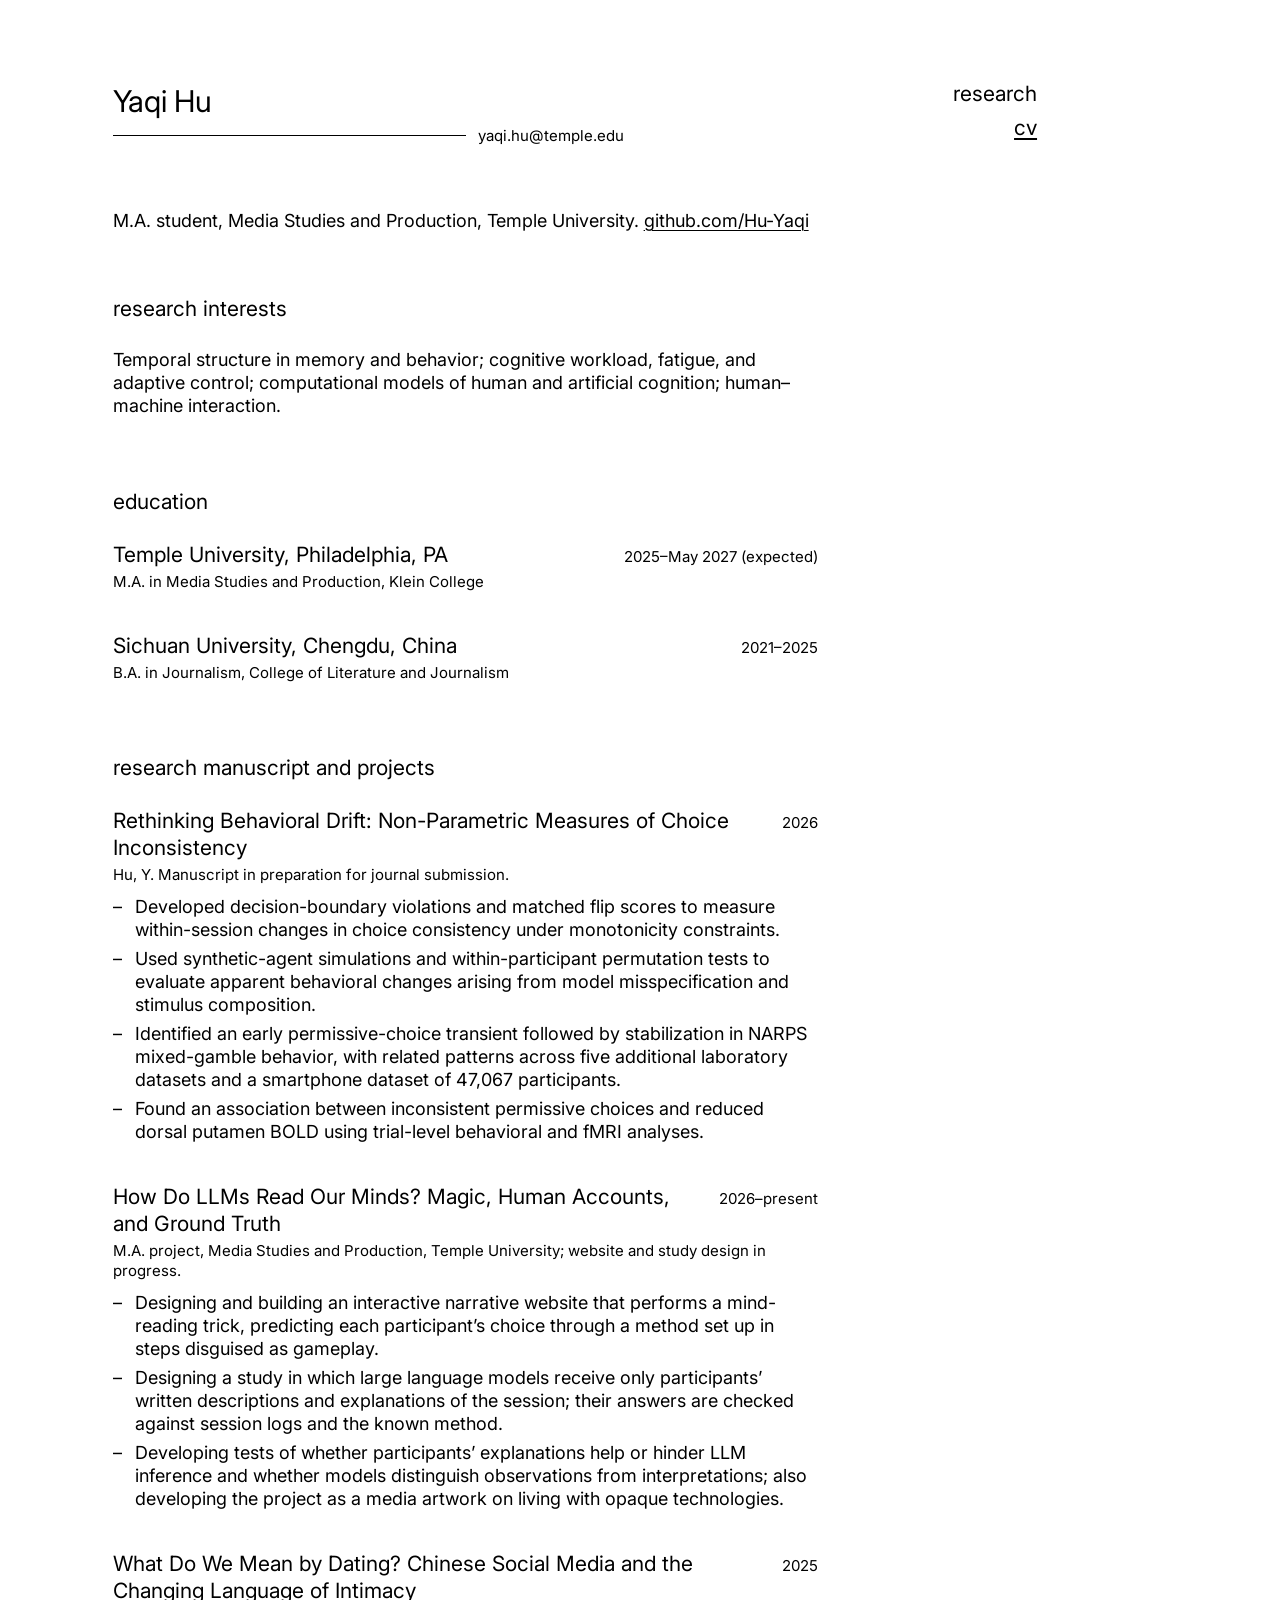
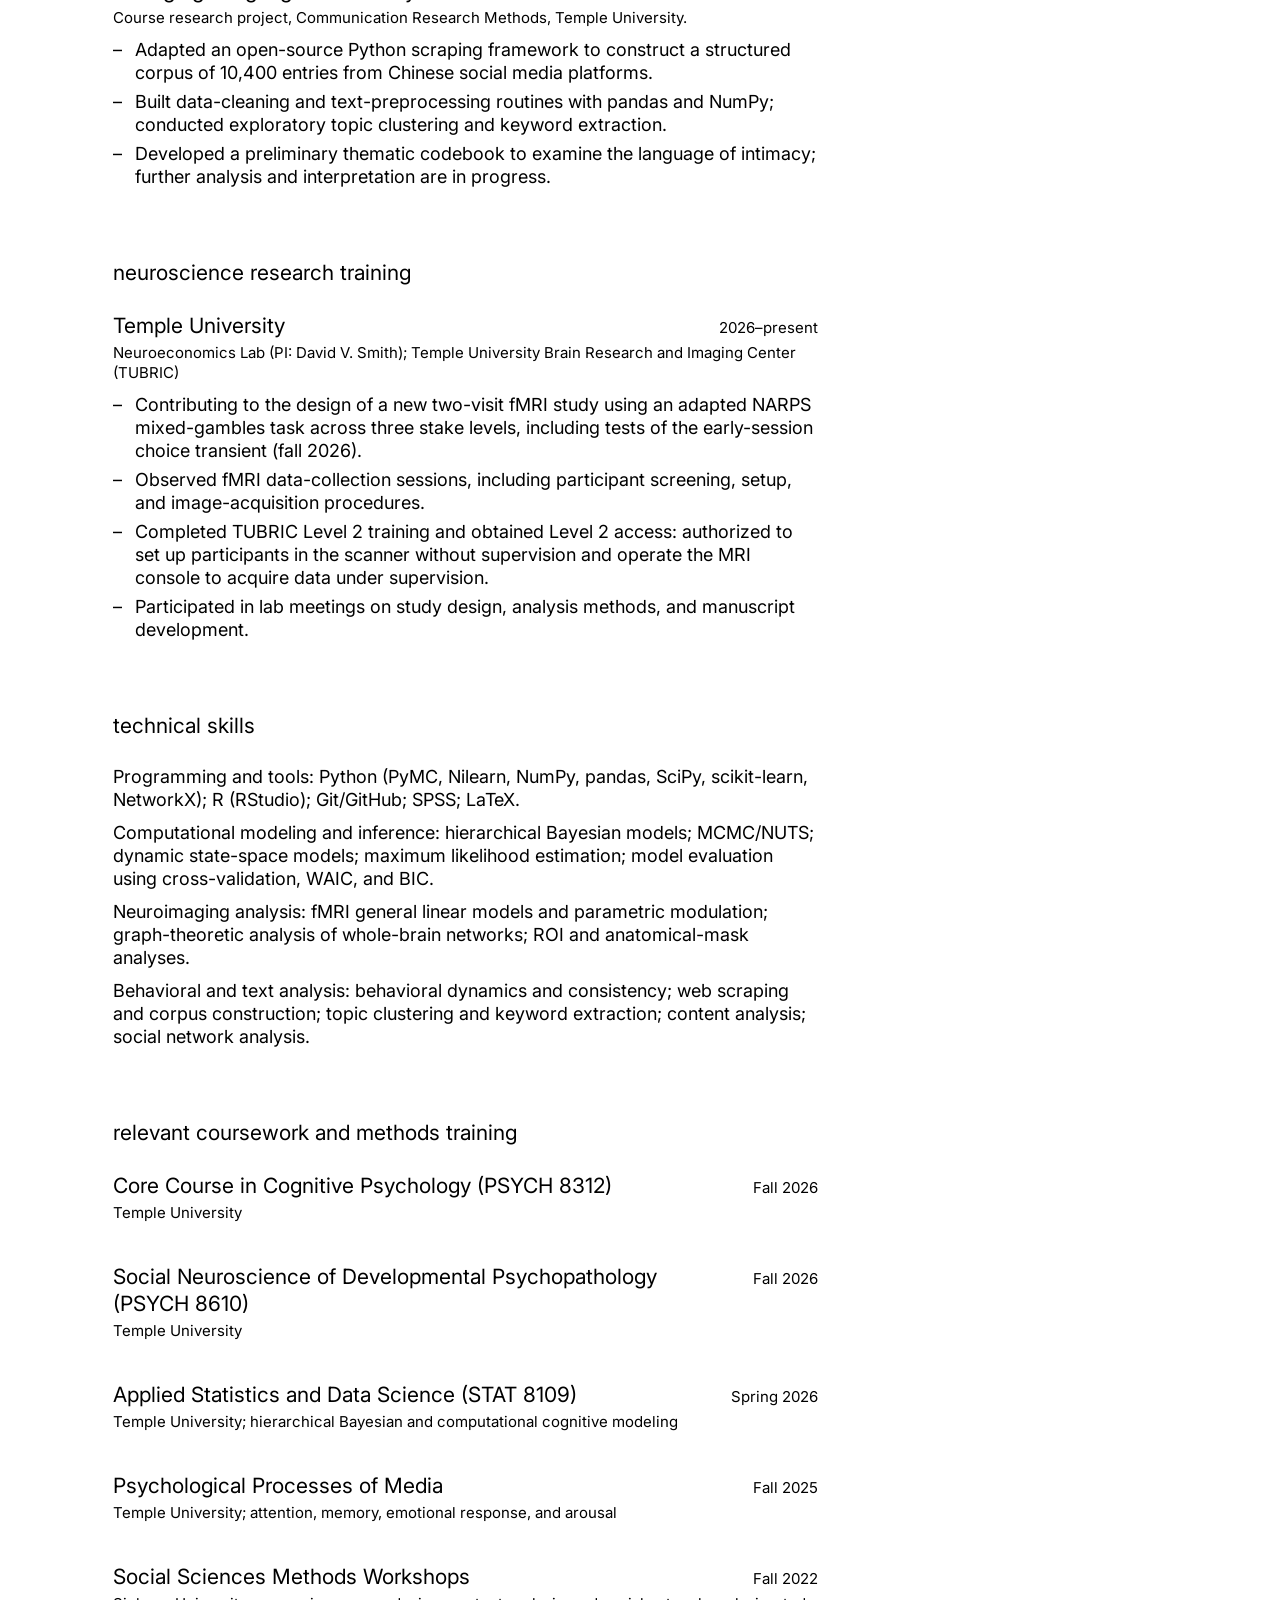
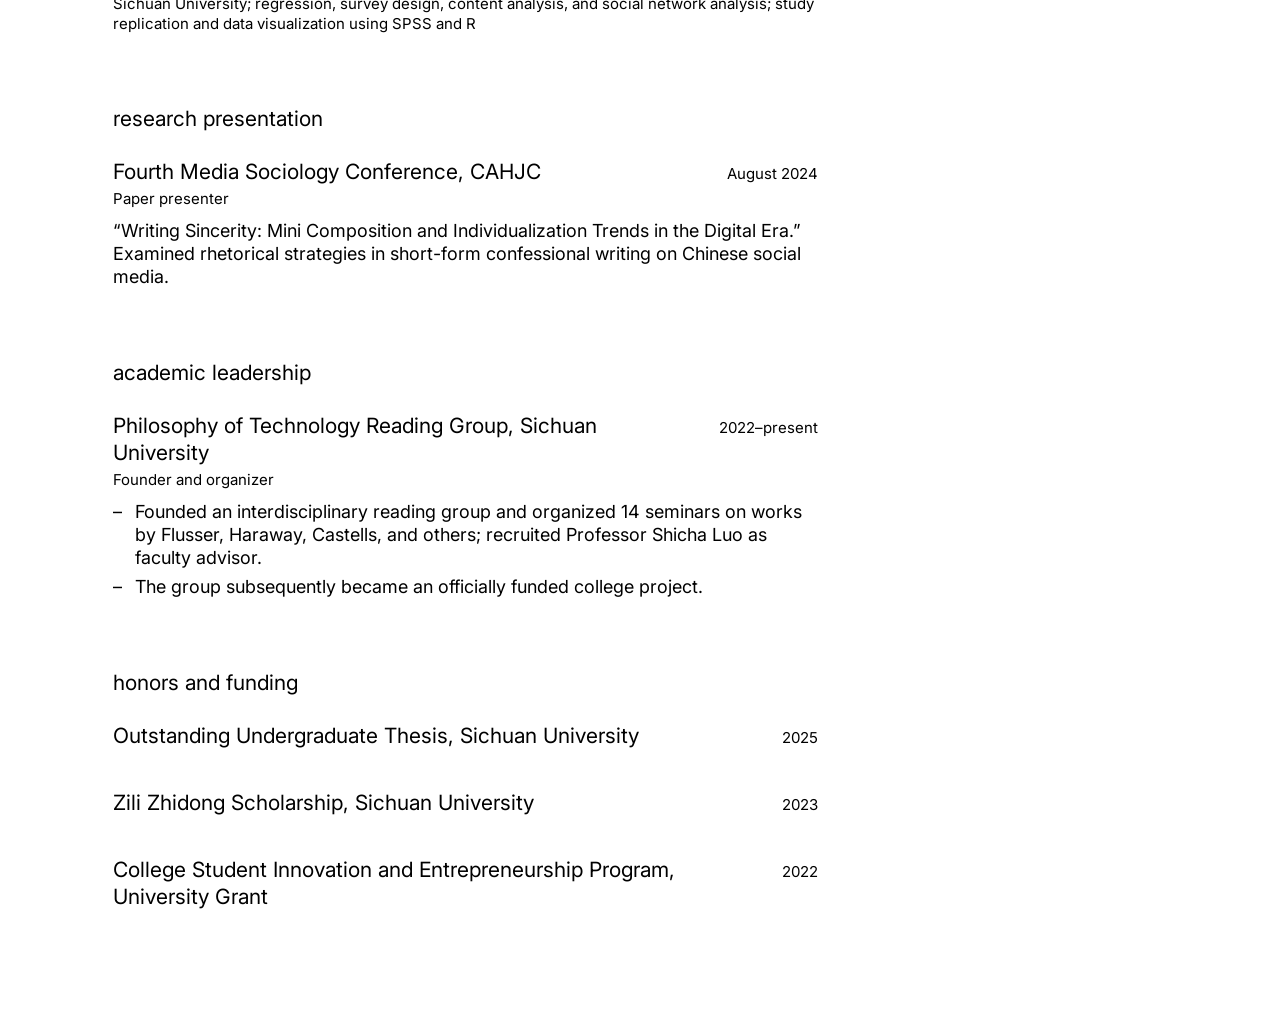
==== cv.html @ c408fddb "Personal site: home, research, cv Co-Authored-By: Claude Fable 5.2 <noreply@anthropic.com> Claude-Se" ====
<!doctype html>
<html lang="en">
<head>
  <meta charset="utf-8">
  <meta name="viewport" content="width=device-width, initial-scale=1">
  <title>CV · Yaqi Hu</title>
  <meta name="description" content="Curriculum vitae of Yaqi Hu, M.A. student in Media Studies and Production at Temple University.">
  <link rel="preconnect" href="https://fonts.googleapis.com">
  <link rel="preconnect" href="https://fonts.gstatic.com" crossorigin>
  <link href="https://fonts.googleapis.com/css2?family=Inter:wght@400&display=swap" rel="stylesheet">
  <link rel="stylesheet" href="style.css">
</head>
<body>
<main class="page sub">

  <header class="id">
    <div>
      <p class="name"><a href="index.html">Yaqi Hu</a></p>
      <div class="rule-row">
        <span class="rule"></span>
        <a class="email" href="mailto:yaqi.hu@temple.edu">yaqi.hu@temple.edu</a>
      </div>
    </div>
  </header>

  <nav class="nav" aria-label="Pages">
    <a href="research.html">research</a>
    <a href="cv.html" aria-current="page">cv</a>
  </nav>

  <!-- Mirrors 02_CV/Yaqi_Hu_CV_updated.tex (phone number left out on purpose).
       When the CV changes, update the matching section here. -->
  <div class="content">

    <p class="lede">M.A. student, Media Studies and Production, Temple University. <a href="https://github.com/Hu-Yaqi">github.com/Hu-Yaqi</a></p>

    <section>
      <h2>research interests</h2>
      <p>Temporal structure in memory and behavior; cognitive workload, fatigue, and adaptive control; computational models of human and artificial cognition; human–machine interaction.</p>
    </section>

    <section>
      <h2>education</h2>
      <article class="entry">
        <div class="head">
          <h3>Temple University, Philadelphia, PA</h3>
          <span class="when">2025–May 2027 (expected)</span>
        </div>
        <p class="meta">M.A. in Media Studies and Production, Klein College</p>
      </article>
      <article class="entry">
        <div class="head">
          <h3>Sichuan University, Chengdu, China</h3>
          <span class="when">2021–2025</span>
        </div>
        <p class="meta">B.A. in Journalism, College of Literature and Journalism</p>
      </article>
    </section>

    <section>
      <h2>research manuscript and projects</h2>

      <article class="entry">
        <div class="head">
          <h3>Rethinking Behavioral Drift: Non-Parametric Measures of Choice Inconsistency</h3>
          <span class="when">2026</span>
        </div>
        <p class="meta">Hu, Y. Manuscript in preparation for journal submission.</p>
        <ul>
          <li>Developed decision-boundary violations and matched flip scores to measure within-session changes in choice consistency under monotonicity constraints.</li>
          <li>Used synthetic-agent simulations and within-participant permutation tests to evaluate apparent behavioral changes arising from model misspecification and stimulus composition.</li>
          <li>Identified an early permissive-choice transient followed by stabilization in NARPS mixed-gamble behavior, with related patterns across five additional laboratory datasets and a smartphone dataset of 47,067 participants.</li>
          <li>Found an association between inconsistent permissive choices and reduced dorsal putamen BOLD using trial-level behavioral and fMRI analyses.</li>
        </ul>
      </article>

      <article class="entry">
        <div class="head">
          <h3>How Do LLMs Read Our Minds? Magic, Human Accounts, and Ground Truth</h3>
          <span class="when">2026–present</span>
        </div>
        <p class="meta">M.A. project, Media Studies and Production, Temple University; website and study design in progress.</p>
        <ul>
          <li>Designing and building an interactive narrative website that performs a mind-reading trick, predicting each participant’s choice through a method set up in steps disguised as gameplay.</li>
          <li>Designing a study in which large language models receive only participants’ written descriptions and explanations of the session; their answers are checked against session logs and the known method.</li>
          <li>Developing tests of whether participants’ explanations help or hinder LLM inference and whether models distinguish observations from interpretations; also developing the project as a media artwork on living with opaque technologies.</li>
        </ul>
      </article>

      <article class="entry">
        <div class="head">
          <h3>What Do We Mean by Dating? Chinese Social Media and the Changing Language of Intimacy</h3>
          <span class="when">2025</span>
        </div>
        <p class="meta">Course research project, Communication Research Methods, Temple University.</p>
        <ul>
          <li>Adapted an open-source Python scraping framework to construct a structured corpus of 10,400 entries from Chinese social media platforms.</li>
          <li>Built data-cleaning and text-preprocessing routines with pandas and NumPy; conducted exploratory topic clustering and keyword extraction.</li>
          <li>Developed a preliminary thematic codebook to examine the language of intimacy; further analysis and interpretation are in progress.</li>
        </ul>
      </article>
    </section>

    <section>
      <h2>neuroscience research training</h2>
      <article class="entry">
        <div class="head">
          <h3>Temple University</h3>
          <span class="when">2026–present</span>
        </div>
        <p class="meta">Neuroeconomics Lab (PI: David V. Smith); Temple University Brain Research and Imaging Center (TUBRIC)</p>
        <ul>
          <li>Contributing to the design of a new two-visit fMRI study using an adapted NARPS mixed-gambles task across three stake levels, including tests of the early-session choice transient (fall 2026).</li>
          <li>Observed fMRI data-collection sessions, including participant screening, setup, and image-acquisition procedures.</li>
          <li>Completed TUBRIC Level 2 training and obtained Level 2 access: authorized to set up participants in the scanner without supervision and operate the MRI console to acquire data under supervision.</li>
          <li>Participated in lab meetings on study design, analysis methods, and manuscript development.</li>
        </ul>
      </article>
    </section>

    <section class="plain">
      <h2>technical skills</h2>
      <p>Programming and tools: Python (PyMC, Nilearn, NumPy, pandas, SciPy, scikit-learn, NetworkX); R (RStudio); Git/GitHub; SPSS; LaTeX.</p>
      <p>Computational modeling and inference: hierarchical Bayesian models; MCMC/NUTS; dynamic state-space models; maximum likelihood estimation; model evaluation using cross-validation, WAIC, and BIC.</p>
      <p>Neuroimaging analysis: fMRI general linear models and parametric modulation; graph-theoretic analysis of whole-brain networks; ROI and anatomical-mask analyses.</p>
      <p>Behavioral and text analysis: behavioral dynamics and consistency; web scraping and corpus construction; topic clustering and keyword extraction; content analysis; social network analysis.</p>
    </section>

    <section>
      <h2>relevant coursework and methods training</h2>
      <article class="entry">
        <div class="head">
          <h3>Core Course in Cognitive Psychology (PSYCH 8312)</h3>
          <span class="when">Fall 2026</span>
        </div>
        <p class="meta">Temple University</p>
      </article>
      <article class="entry">
        <div class="head">
          <h3>Social Neuroscience of Developmental Psychopathology (PSYCH 8610)</h3>
          <span class="when">Fall 2026</span>
        </div>
        <p class="meta">Temple University</p>
      </article>
      <article class="entry">
        <div class="head">
          <h3>Applied Statistics and Data Science (STAT 8109)</h3>
          <span class="when">Spring 2026</span>
        </div>
        <p class="meta">Temple University; hierarchical Bayesian and computational cognitive modeling</p>
      </article>
      <article class="entry">
        <div class="head">
          <h3>Psychological Processes of Media</h3>
          <span class="when">Fall 2025</span>
        </div>
        <p class="meta">Temple University; attention, memory, emotional response, and arousal</p>
      </article>
      <article class="entry">
        <div class="head">
          <h3>Social Sciences Methods Workshops</h3>
          <span class="when">Fall 2022</span>
        </div>
        <p class="meta">Sichuan University; regression, survey design, content analysis, and social network analysis; study replication and data visualization using SPSS and R</p>
      </article>
    </section>

    <section>
      <h2>research presentation</h2>
      <article class="entry">
        <div class="head">
          <h3>Fourth Media Sociology Conference, CAHJC</h3>
          <span class="when">August 2024</span>
        </div>
        <p class="meta">Paper presenter</p>
        <p>“Writing Sincerity: Mini Composition and Individualization Trends in the Digital Era.” Examined rhetorical strategies in short-form confessional writing on Chinese social media.</p>
      </article>
    </section>

    <section>
      <h2>academic leadership</h2>
      <article class="entry">
        <div class="head">
          <h3>Philosophy of Technology Reading Group, Sichuan University</h3>
          <span class="when">2022–present</span>
        </div>
        <p class="meta">Founder and organizer</p>
        <ul>
          <li>Founded an interdisciplinary reading group and organized 14 seminars on works by Flusser, Haraway, Castells, and others; recruited Professor Shicha Luo as faculty advisor.</li>
          <li>The group subsequently became an officially funded college project.</li>
        </ul>
      </article>
    </section>

    <section>
      <h2>honors and funding</h2>
      <article class="entry">
        <div class="head">
          <h3>Outstanding Undergraduate Thesis, Sichuan University</h3>
          <span class="when">2025</span>
        </div>
      </article>
      <article class="entry">
        <div class="head">
          <h3>Zili Zhidong Scholarship, Sichuan University</h3>
          <span class="when">2023</span>
        </div>
      </article>
      <article class="entry">
        <div class="head">
          <h3>College Student Innovation and Entrepreneurship Program, University Grant</h3>
          <span class="when">2022</span>
        </div>
      </article>
    </section>

  </div>

</main>
</body>
</html>
---- style.css ----
/* Yaqi Hu — personal site. One stylesheet for every page.
   Type scale follows the layout mockup: 30 / 21 / 18 / 15 px, all regular weight. */

:root {
  --ink: #000;
  --paper: #fff;
  --photo-bg: #d9d9d9;
  --pad-left: 8.8vw;
  --pad-right: 15.7vw;
  color-scheme: light;
}

* { box-sizing: border-box; }

html { -webkit-text-size-adjust: 100%; }

body {
  margin: 0;
  background: var(--paper);
  color: var(--ink);
  font-family: "Inter", "Helvetica Neue", Helvetica, Arial, sans-serif;
  font-size: 18px;
  line-height: 23px;
  font-weight: 400;
  -webkit-font-smoothing: antialiased;
  text-rendering: optimizeLegibility;
}

a {
  color: inherit;
  text-decoration: underline;
  text-decoration-thickness: 1px;
  text-underline-offset: 3px;
}
a:hover { text-decoration-thickness: 2px; }

p { margin: 0; }
h1, h2, h3 { margin: 0; font-weight: 400; }

/* ---------- page grid ---------- */

.page {
  display: grid;
  grid-template-columns: 73% 1fr;
  grid-template-areas:
    "id     id"
    "bio    nav"
    "recent recent";
  max-width: 1960px;
  margin: 0 auto;
  padding: clamp(72px, 9vw, 178px) var(--pad-right) 120px var(--pad-left);
}

/* ---------- identity block: photo, name, rule, email ---------- */

.id {
  grid-area: id;
  display: flex;
  align-items: flex-end;
  gap: 46px;
}

.photo {
  width: 148px;
  height: 182px;
  flex: none;
  object-fit: cover;
  object-position: 50% 30%;
  background: var(--photo-bg);
  display: block;
}

.name {
  font-size: 30px;
  line-height: 36px;
  letter-spacing: -0.01em;
}
.name a { text-decoration: none; }

.rule-row {
  display: flex;
  align-items: center;
  margin-top: 8px;
  margin-bottom: -8px;
}
.rule {
  width: 353px;
  max-width: 40vw;
  height: 0;
  border-top: 1.5px solid var(--ink);
  flex: none;
}
.email {
  margin-left: 12px;
  font-size: 15px;
  line-height: 18px;
  text-decoration: none;
  white-space: nowrap;
}
.email:hover { text-decoration: underline; }

/* ---------- bio ---------- */

.bio {
  grid-area: bio;
  margin-top: 38px;
}

/* ---------- nav ---------- */

.nav {
  grid-area: nav;
  align-self: end;
  margin-bottom: -34px;          /* hangs one line below the bio, as in the mockup */
  padding-right: 42px;
  text-align: right;
  font-size: 21px;
  line-height: 34px;
}
.nav a {
  display: block;
  text-decoration: none;
}
.nav a:hover,
.nav a[aria-current="page"] { text-decoration: underline; }

/* ---------- recent ---------- */

.recent {
  grid-area: recent;
  width: min(605px, 100%);
  margin-left: auto;
  margin-top: clamp(140px, 23vw, 450px);
  text-align: right;
}
.recent h2 {
  font-size: 21px;
  line-height: 26px;
  padding-right: 22px;
  margin-bottom: 30px;
}

/* ---------- inner pages (research, cv) ---------- */

.page.sub {
  grid-template-areas:
    "id      nav"
    "content content";
  padding-top: clamp(64px, 6vw, 120px);
}
.page.sub .nav { margin-bottom: -8px; }

.content {
  grid-area: content;
  width: 73%;
  margin-top: 72px;
}
.content > .lede { margin-bottom: 64px; }

.content section + section { margin-top: 72px; }

.content h2 {
  font-size: 21px;
  line-height: 26px;
  margin-bottom: 26px;
}

.entry + .entry { margin-top: 40px; }

.entry h3 {
  font-size: 21px;
  line-height: 27px;
}
.entry .head {
  display: flex;
  justify-content: space-between;
  align-items: baseline;
  gap: 24px;
}
.entry .when {
  font-size: 15px;
  line-height: 18px;
  white-space: nowrap;
  flex: none;
}
.meta {
  font-size: 15px;
  line-height: 20px;
  margin-top: 4px;
}
.entry p + p,
.entry ul { margin-top: 10px; }
.entry h3 + p { margin-top: 10px; }
.entry h3 + .meta,
.entry .head + .meta { margin-top: 4px; }

ul {
  margin: 0;
  padding: 0;
  list-style: none;
}
ul li {
  position: relative;
  padding-left: 22px;
}
ul li + li { margin-top: 6px; }
ul li::before {
  content: "–";
  position: absolute;
  left: 0;
}

.plain p + p { margin-top: 10px; }

.foot {
  grid-area: content;
  display: none;
}

/* ---------- small screens ---------- */

@media (max-width: 760px) {
  :root {
    --pad-left: 7vw;
    --pad-right: 10.4vw;
  }

  .page,
  .page.sub {
    grid-template-columns: 1fr;
    grid-template-areas:
      "nav"
      "id"
      "bio"
      "recent";
    padding-top: 56px;
    padding-bottom: 72px;
  }
  .page.sub {
    grid-template-areas:
      "nav"
      "id"
      "content";
  }

  .nav,
  .page.sub .nav {
    align-self: start;
    margin-bottom: 0;
    padding-right: 5.6vw;
    line-height: 31px;
  }

  .id {
    display: block;
    margin-top: 50px;
  }
  .photo {
    width: 112px;
    height: 150px;
  }
  .name { margin-top: 22px; }
  .rule-row {
    display: block;
    margin: 8px 0 0 -4px;
  }
  .rule {
    display: block;
    width: 258px;
    max-width: 70%;
  }
  .email {
    display: inline-block;
    margin: 8px 0 0 9px;
  }

  .bio {
    margin-top: 22px;
    padding-right: 9vw;
  }

  .recent {
    width: 72%;
    margin-top: 150px;
  }
  .recent h2 {
    padding-right: 14px;
    margin-bottom: 26px;
  }

  .page.sub .id { margin-top: 36px; }
  .content {
    width: 100%;
    margin-top: 48px;
  }
  .content > .lede { margin-bottom: 48px; }
  .content section + section { margin-top: 56px; }
  .entry .head { display: block; }
  .entry .when { display: block; margin-top: 4px; }
}

@media print {
  .nav { display: none; }
  .page, .page.sub { padding: 0; display: block; }
  .content { width: 100%; margin-top: 24px; }
  body { font-size: 11pt; line-height: 1.35; }
  .entry { break-inside: avoid; }
}
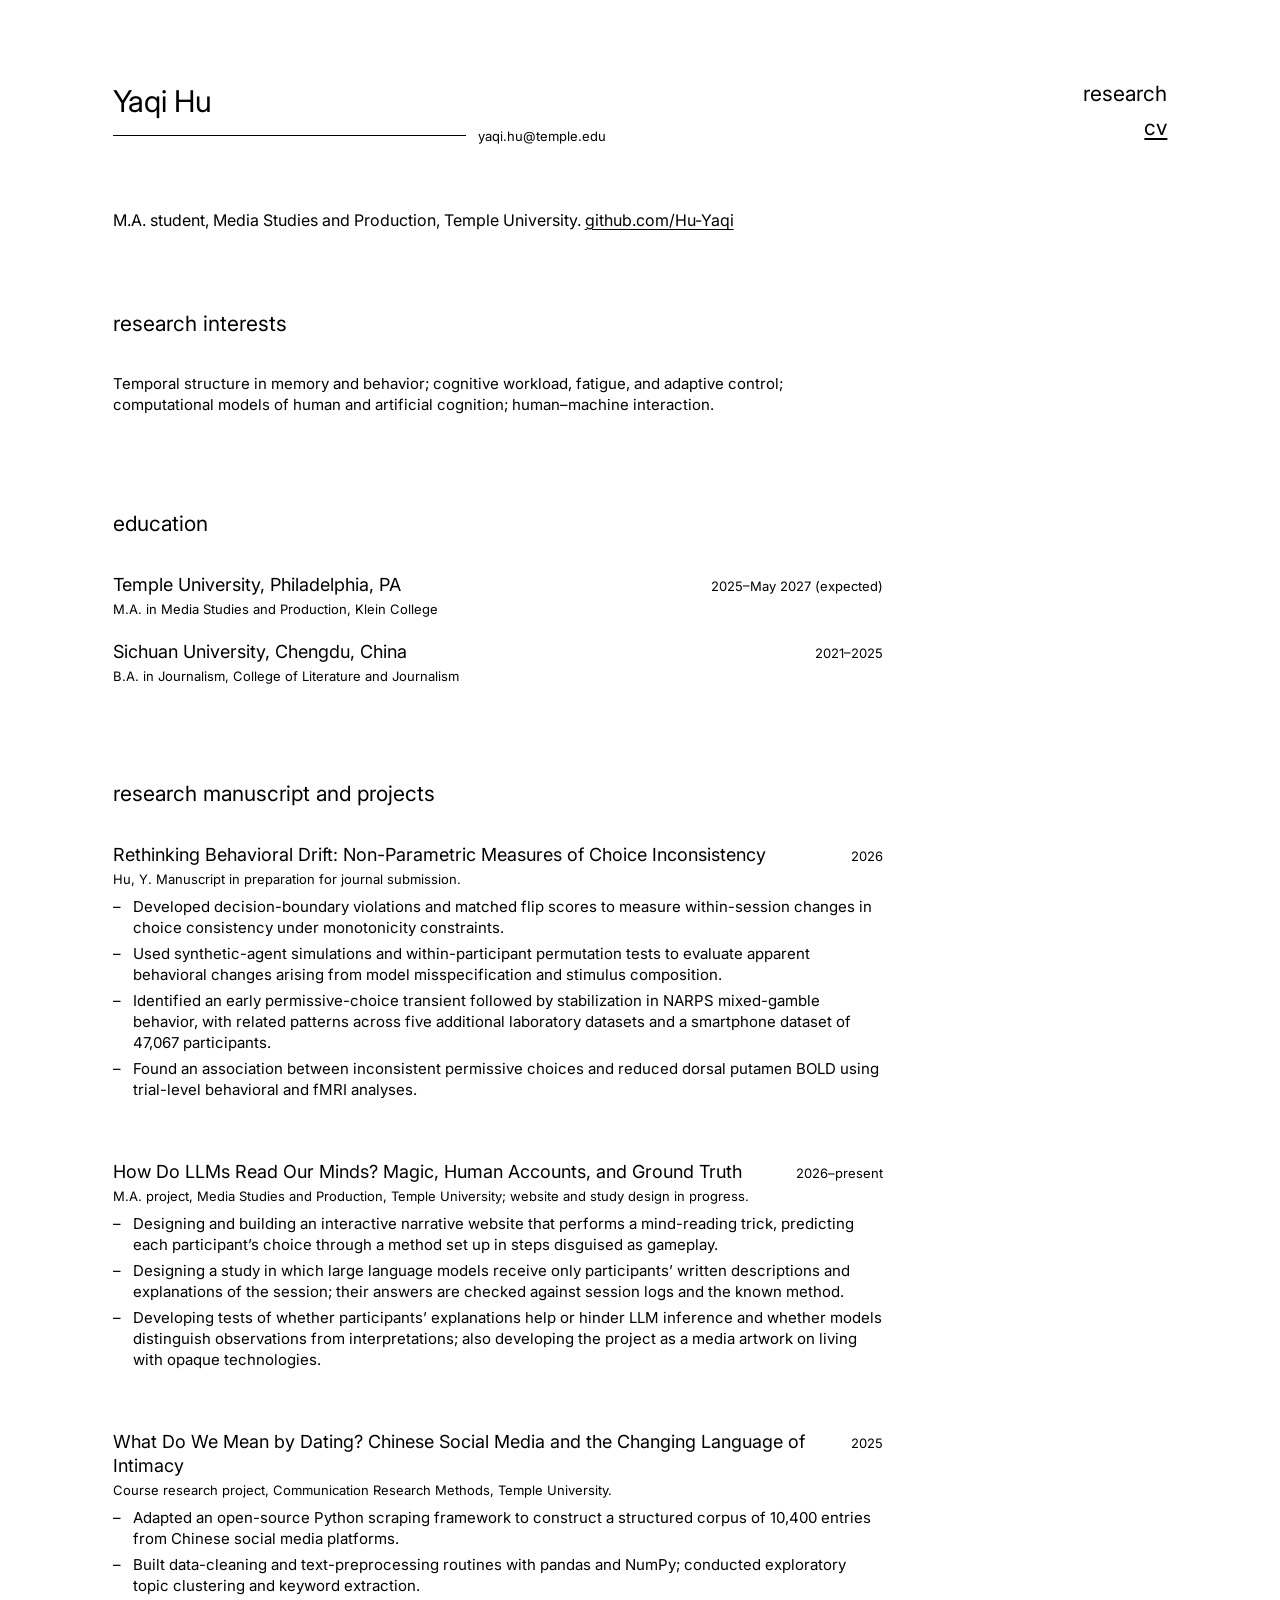
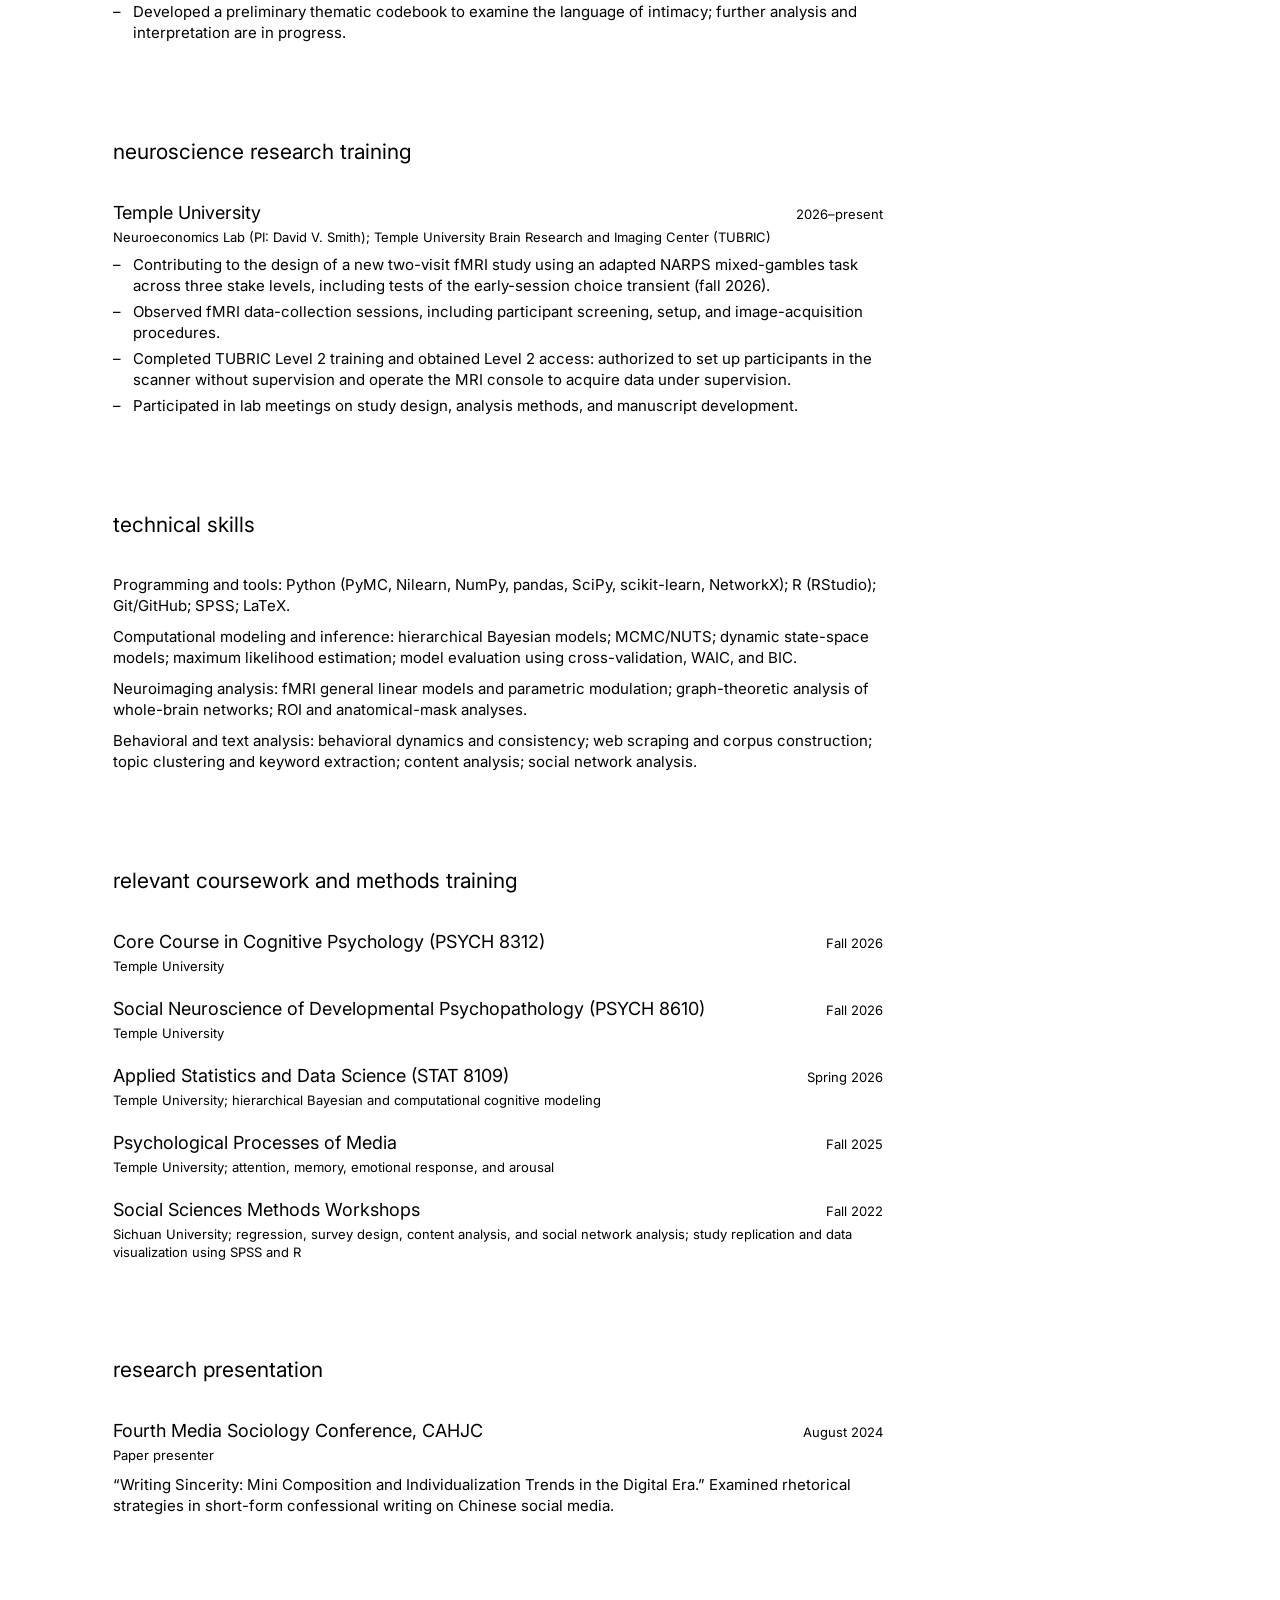
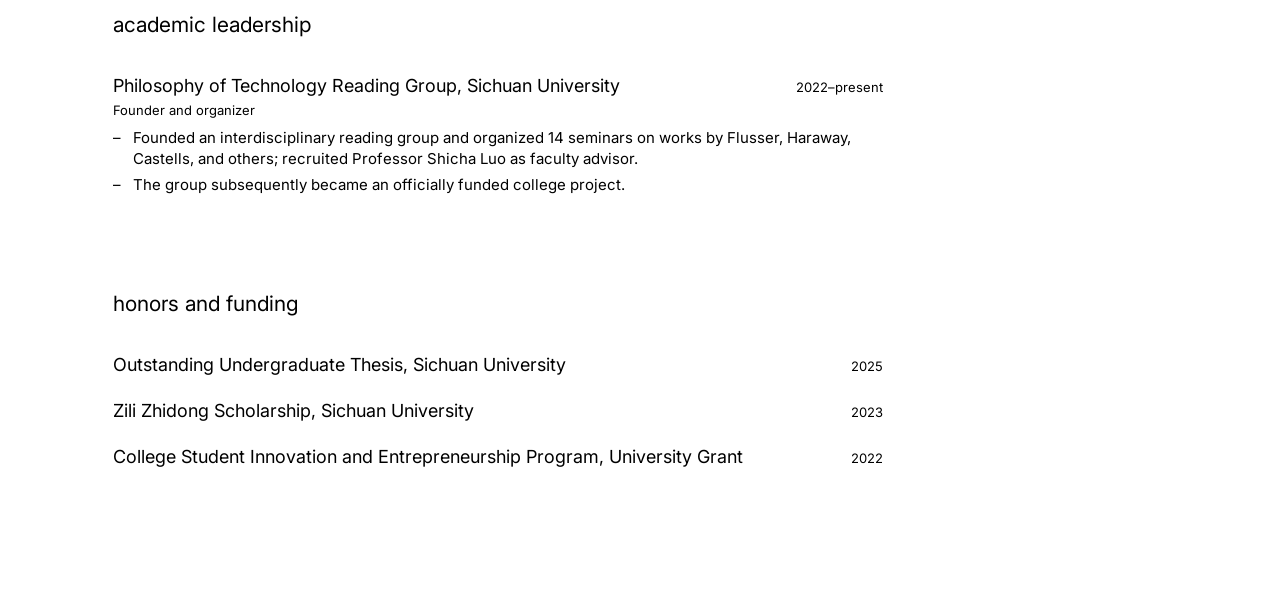
==== commit a1ddc865: "Fixed one-screen home, reordered one-line recent items, stronger type hierarchy and project spacing " ====
--- a/cv.html
+++ b/cv.html
@@ -39,7 +39,7 @@
       <p>Temporal structure in memory and behavior; cognitive workload, fatigue, and adaptive control; computational models of human and artificial cognition; human–machine interaction.</p>
     </section>
 
-    <section>
+    <section class="compact">
       <h2>education</h2>
       <article class="entry">
         <div class="head">
@@ -126,7 +126,7 @@
       <p>Behavioral and text analysis: behavioral dynamics and consistency; web scraping and corpus construction; topic clustering and keyword extraction; content analysis; social network analysis.</p>
     </section>
 
-    <section>
+    <section class="compact">
       <h2>relevant coursework and methods training</h2>
       <article class="entry">
         <div class="head">
@@ -192,7 +192,7 @@
       </article>
     </section>
 
-    <section>
+    <section class="compact">
       <h2>honors and funding</h2>
       <article class="entry">
         <div class="head">
--- a/style.css
+++ b/style.css
@@ -1,12 +1,12 @@
 /* Yaqi Hu — personal site. One stylesheet for every page.
-   Type scale follows the layout mockup: 30 / 21 / 18 / 15 px, all regular weight. */
+   Type layers, all regular weight:
+   30 name / 21 section title / 18 entry title / 15–16 text / 13 small notes. */
 
 :root {
   --ink: #000;
   --paper: #fff;
   --photo-bg: #d9d9d9;
-  --pad-left: 8.8vw;
-  --pad-right: 15.7vw;
+  --pad-x: 8.8vw;                 /* same gap on the left and right edge */
   color-scheme: light;
 }
 
@@ -19,8 +19,8 @@
   background: var(--paper);
   color: var(--ink);
   font-family: "Inter", "Helvetica Neue", Helvetica, Arial, sans-serif;
-  font-size: 18px;
-  line-height: 23px;
+  font-size: 15px;
+  line-height: 21px;
   font-weight: 400;
   -webkit-font-smoothing: antialiased;
   text-rendering: optimizeLegibility;
@@ -36,6 +36,7 @@
 
 p { margin: 0; }
 h1, h2, h3 { margin: 0; font-weight: 400; }
+ul { margin: 0; padding: 0; list-style: none; }
 
 /* ---------- page grid ---------- */
 
@@ -48,7 +49,17 @@
     "recent recent";
   max-width: 1960px;
   margin: 0 auto;
-  padding: clamp(72px, 9vw, 178px) var(--pad-right) 120px var(--pad-left);
+  padding: clamp(72px, 9vw, 178px) var(--pad-x) 120px;
+}
+
+/* home is a fixed page: exactly one screen, no scrolling */
+.page.home {
+  height: 100vh;
+  height: 100svh;
+  overflow: hidden;
+  grid-template-rows: auto auto 1fr;
+  padding-top: clamp(32px, 12vh, 178px);
+  padding-bottom: clamp(28px, 8vh, 120px);
 }
 
 /* ---------- identity block: photo, name, rule, email ---------- */
@@ -92,7 +103,7 @@
 }
 .email {
   margin-left: 12px;
-  font-size: 15px;
+  font-size: 13px;
   line-height: 18px;
   text-decoration: none;
   white-space: nowrap;
@@ -104,6 +115,8 @@
 .bio {
   grid-area: bio;
   margin-top: 38px;
+  font-size: 16px;
+  line-height: 22px;
 }
 
 /* ---------- nav ---------- */
@@ -112,7 +125,6 @@
   grid-area: nav;
   align-self: end;
   margin-bottom: -34px;          /* hangs one line below the bio, as in the mockup */
-  padding-right: 42px;
   text-align: right;
   font-size: 21px;
   line-height: 34px;
@@ -128,17 +140,24 @@
 
 .recent {
   grid-area: recent;
-  width: min(605px, 100%);
-  margin-left: auto;
-  margin-top: clamp(140px, 23vw, 450px);
+  align-self: end;
+  min-width: 0;
+  margin-top: 48px;
   text-align: right;
 }
 .recent h2 {
   font-size: 21px;
   line-height: 26px;
-  padding-right: 22px;
-  margin-bottom: 30px;
-}
+  margin-bottom: 22px;
+}
+.recent ul {
+  font-size: 15px;
+  line-height: 1.4;
+}
+.recent li {
+  white-space: nowrap;           /* one item = one line, never wraps */
+}
+.recent li + li { margin-top: 0.6em; }
 
 /* ---------- inner pages (research, cv) ---------- */
 
@@ -155,21 +174,26 @@
   width: 73%;
   margin-top: 72px;
 }
-.content > .lede { margin-bottom: 64px; }
-
-.content section + section { margin-top: 72px; }
+.content > .lede {
+  font-size: 16px;
+  line-height: 22px;
+  margin-bottom: 80px;
+}
+
+.content section + section { margin-top: 96px; }
 
 .content h2 {
   font-size: 21px;
   line-height: 26px;
-  margin-bottom: 26px;
-}
-
-.entry + .entry { margin-top: 40px; }
+  margin-bottom: 36px;
+}
+
+/* wide gap between one project and the next, tight spacing inside a project */
+.entry + .entry { margin-top: 60px; }
 
 .entry h3 {
-  font-size: 21px;
-  line-height: 27px;
+  font-size: 18px;
+  line-height: 24px;
 }
 .entry .head {
   display: flex;
@@ -178,33 +202,30 @@
   gap: 24px;
 }
 .entry .when {
-  font-size: 15px;
+  font-size: 13px;
   line-height: 18px;
   white-space: nowrap;
   flex: none;
 }
 .meta {
-  font-size: 15px;
-  line-height: 20px;
-  margin-top: 4px;
-}
+  font-size: 13px;
+  line-height: 18px;
+}
+.entry .head + .meta { margin-top: 3px; }
 .entry p + p,
-.entry ul { margin-top: 10px; }
-.entry h3 + p { margin-top: 10px; }
-.entry h3 + .meta,
-.entry .head + .meta { margin-top: 4px; }
-
-ul {
-  margin: 0;
-  padding: 0;
-  list-style: none;
-}
-ul li {
+.entry .meta + ul,
+.entry .head + p { margin-top: 8px; }
+.entry .meta + p { margin-top: 10px; }
+
+/* short entries with a title line only (coursework, honors) sit closer together */
+.compact .entry + .entry { margin-top: 22px; }
+
+.entry ul li {
   position: relative;
-  padding-left: 22px;
-}
-ul li + li { margin-top: 6px; }
-ul li::before {
+  padding-left: 20px;
+}
+.entry ul li + li { margin-top: 5px; }
+.entry ul li::before {
   content: "–";
   position: absolute;
   left: 0;
@@ -212,97 +233,96 @@
 
 .plain p + p { margin-top: 10px; }
 
-.foot {
-  grid-area: content;
-  display: none;
-}
-
 /* ---------- small screens ---------- */
 
 @media (max-width: 760px) {
-  :root {
-    --pad-left: 7vw;
-    --pad-right: 10.4vw;
-  }
-
-  .page,
+  :root { --pad-x: 7vw; }
+
+  .page.home {
+    grid-template-columns: 1fr auto;
+    grid-template-areas:
+      "id     nav"
+      "bio    bio"
+      "recent recent";
+    height: auto;
+    min-height: 100vh;
+    min-height: 100svh;
+    overflow: visible;
+    padding-top: 28px;
+    padding-bottom: 24px;
+  }
   .page.sub {
     grid-template-columns: 1fr;
     grid-template-areas:
       "nav"
       "id"
-      "bio"
-      "recent";
-    padding-top: 56px;
+      "content";
+    padding-top: 40px;
     padding-bottom: 72px;
-  }
-  .page.sub {
-    grid-template-areas:
-      "nav"
-      "id"
-      "content";
   }
 
   .nav,
   .page.sub .nav {
     align-self: start;
     margin-bottom: 0;
-    padding-right: 5.6vw;
-    line-height: 31px;
-  }
-
-  .id {
-    display: block;
-    margin-top: 50px;
-  }
+    font-size: 19px;
+    line-height: 28px;
+  }
+
+  .id { display: block; }
   .photo {
-    width: 112px;
-    height: 150px;
-  }
-  .name { margin-top: 22px; }
+    width: 90px;
+    height: 120px;
+  }
+  .name { margin-top: 16px; }
   .rule-row {
     display: block;
-    margin: 8px 0 0 -4px;
+    margin: 6px 0 0 -4px;
   }
   .rule {
     display: block;
     width: 258px;
-    max-width: 70%;
+    max-width: 70vw;
   }
   .email {
     display: inline-block;
-    margin: 8px 0 0 9px;
+    margin: 6px 0 0 9px;
   }
 
   .bio {
-    margin-top: 22px;
-    padding-right: 9vw;
-  }
-
-  .recent {
-    width: 72%;
-    margin-top: 150px;
-  }
-  .recent h2 {
-    padding-right: 14px;
-    margin-bottom: 26px;
-  }
-
-  .page.sub .id { margin-top: 36px; }
+    margin-top: 16px;
+    font-size: 14px;
+    line-height: 19px;
+  }
+
+  .recent { margin-top: 28px; }
+  .recent h2 { margin-bottom: 14px; }
+  .recent ul { font-size: 13px; }
+
+  .page.sub .id { margin-top: 28px; }
   .content {
     width: 100%;
-    margin-top: 48px;
-  }
-  .content > .lede { margin-bottom: 48px; }
-  .content section + section { margin-top: 56px; }
+    margin-top: 44px;
+  }
+  .content > .lede { margin-bottom: 56px; }
+  .content section + section { margin-top: 72px; }
   .entry .head { display: block; }
-  .entry .when { display: block; margin-top: 4px; }
+  .entry .when { display: block; margin-top: 3px; }
+}
+
+/* very short windows: let the home page scroll rather than cut text off */
+@media (max-height: 560px) {
+  .page.home {
+    height: auto;
+    min-height: 100vh;
+    overflow: visible;
+  }
 }
 
 @media print {
   .nav { display: none; }
   .page, .page.sub { padding: 0; display: block; }
   .content { width: 100%; margin-top: 24px; }
-  body { font-size: 11pt; line-height: 1.35; }
+  body { font-size: 10.5pt; line-height: 1.35; }
   .entry { break-inside: avoid; }
 }
